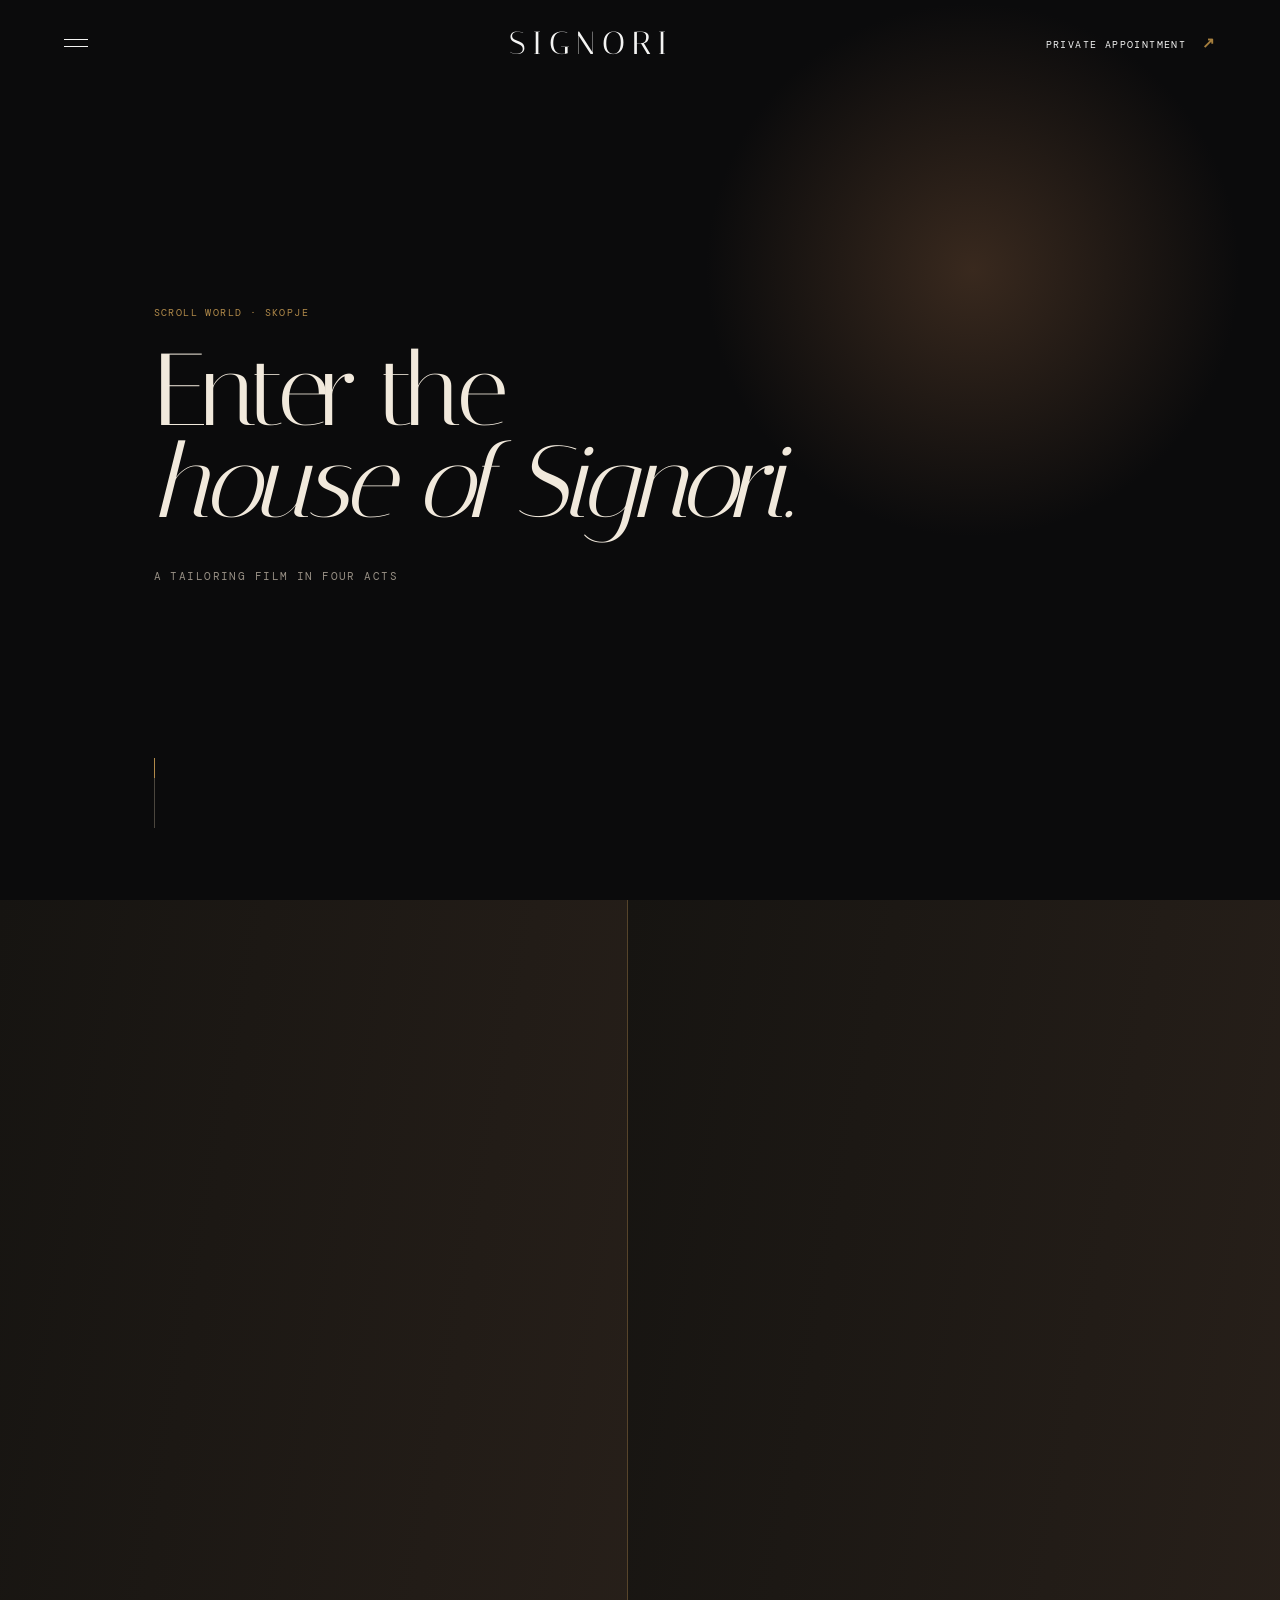
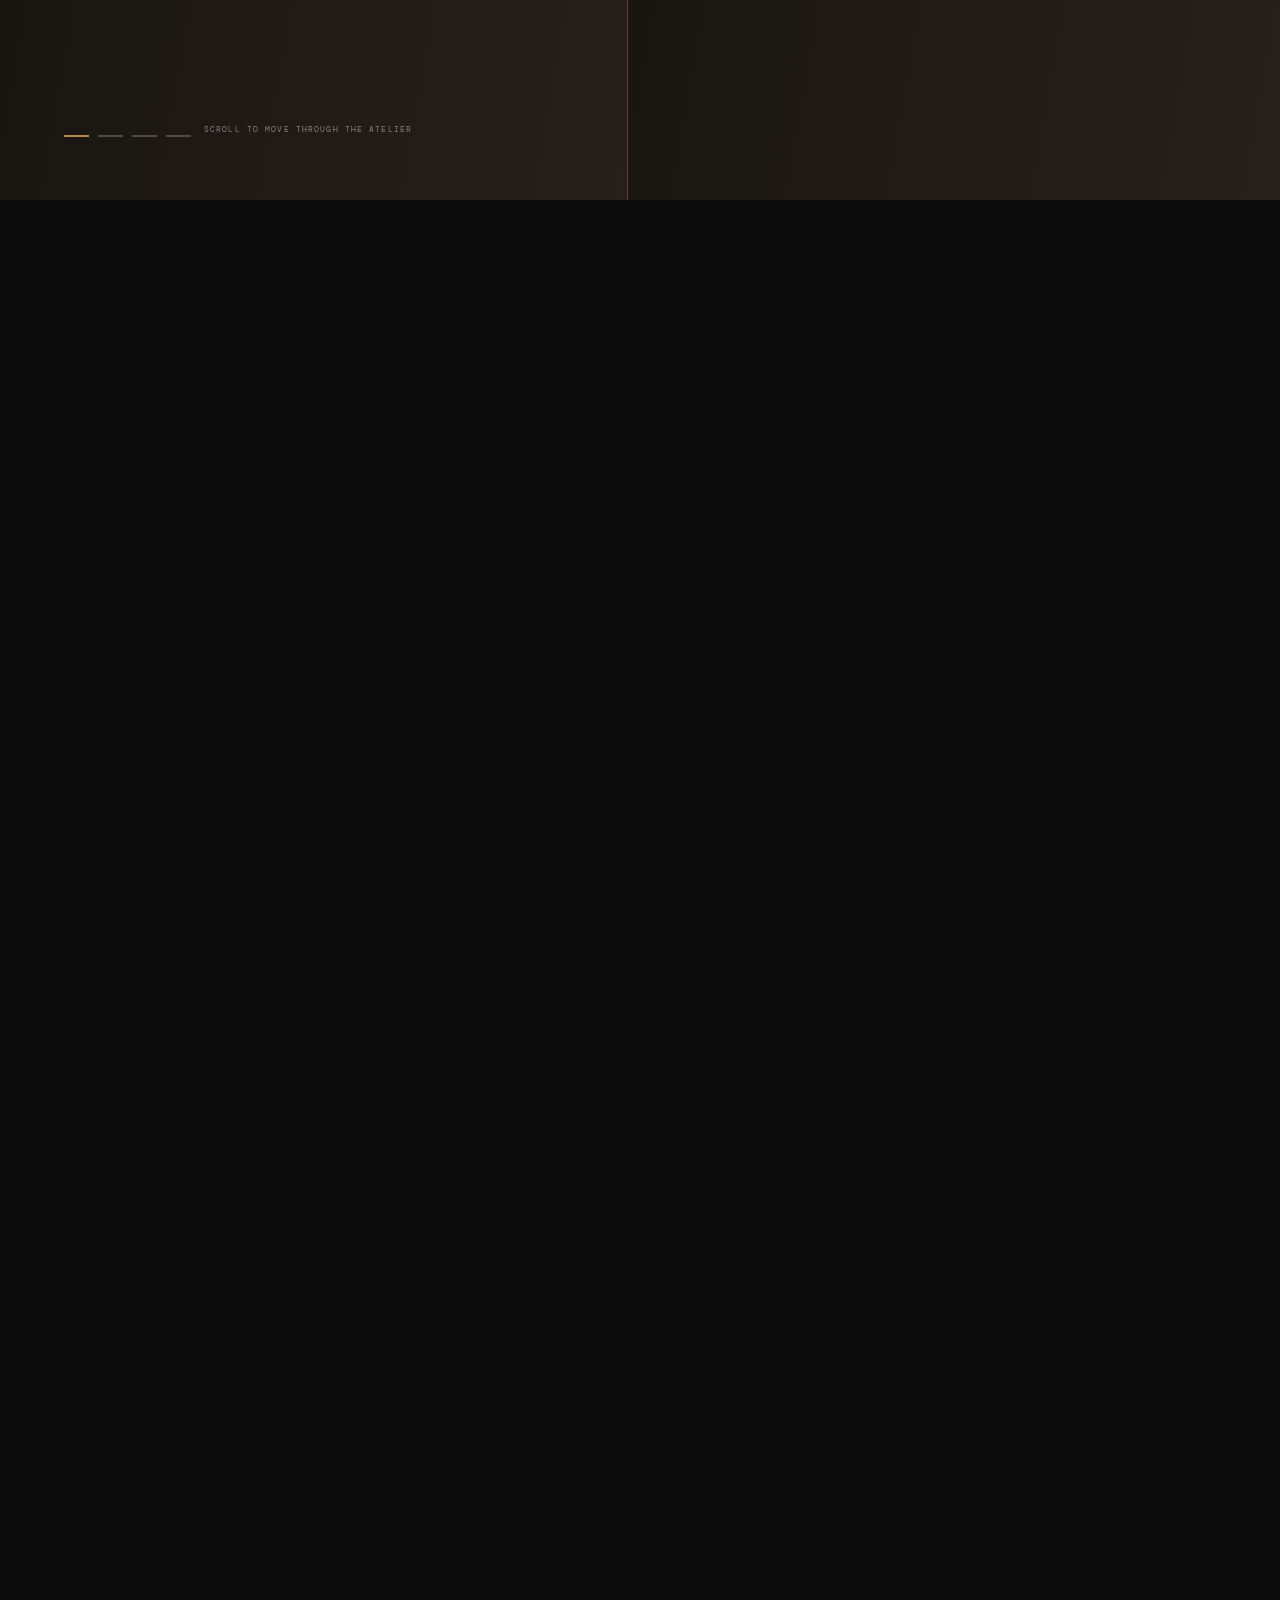
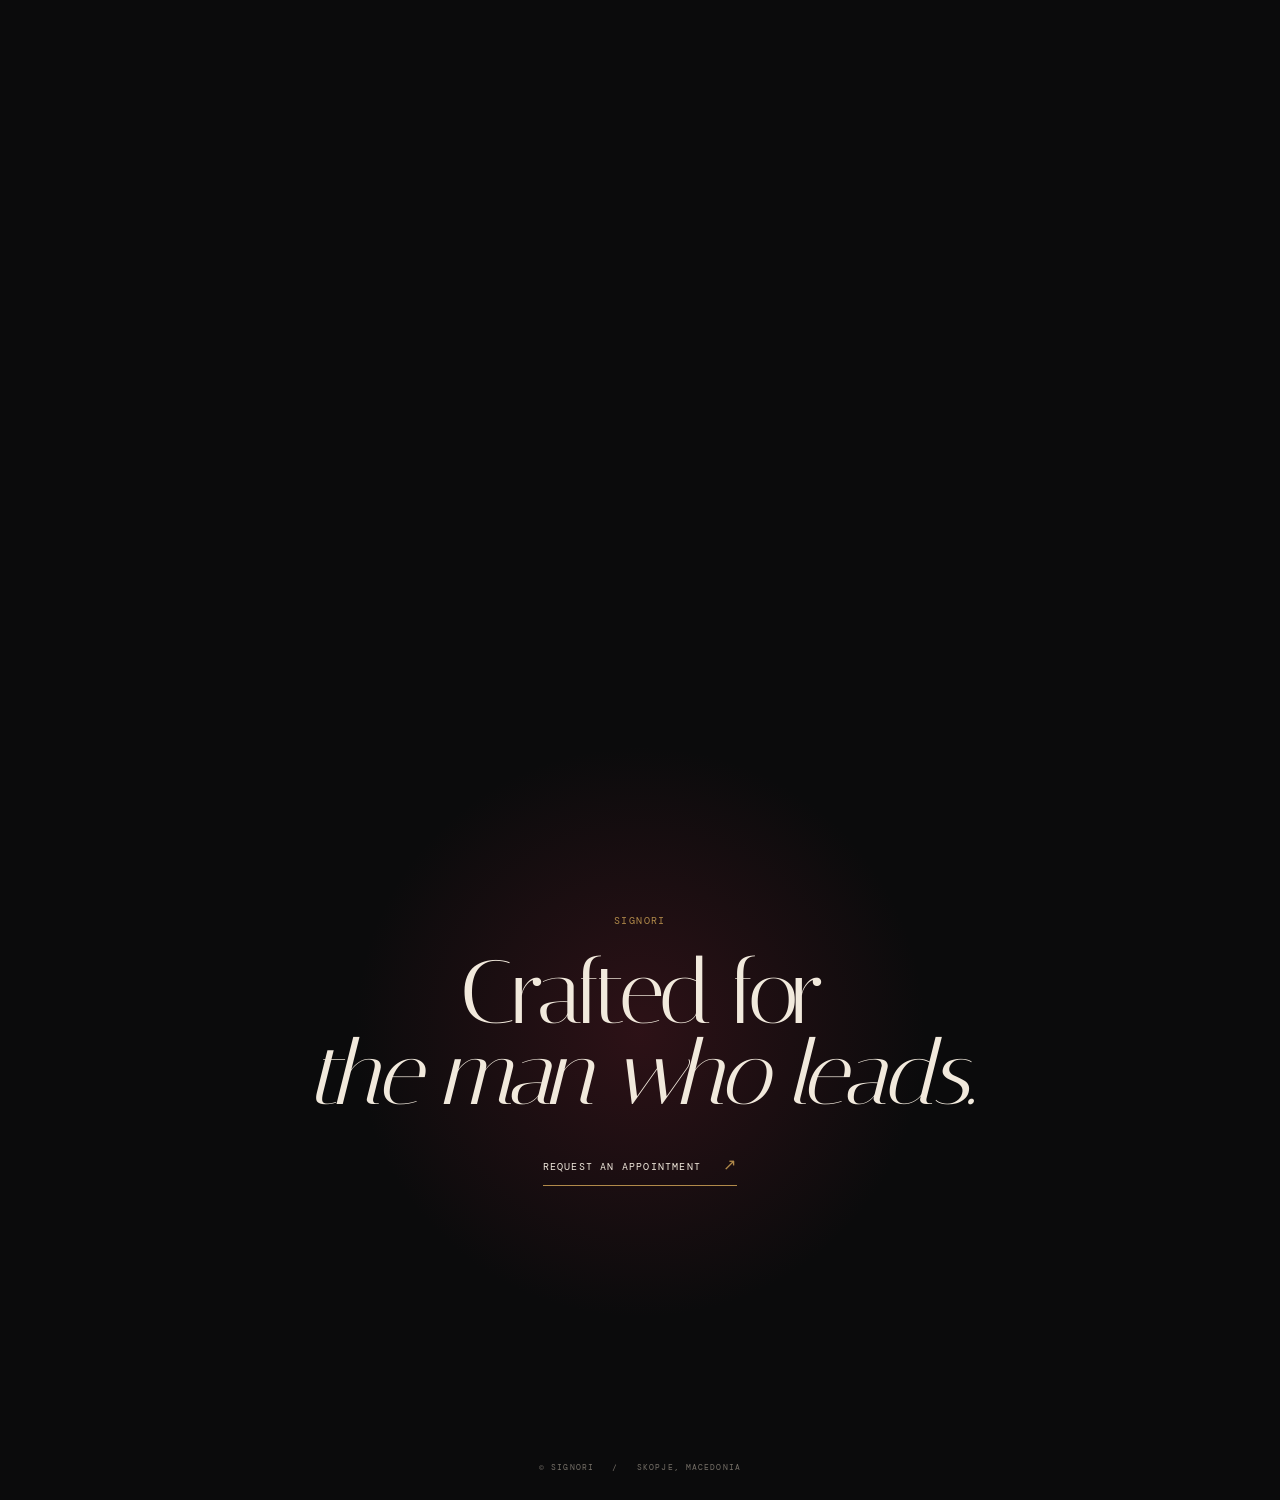
==== index.html @ 9bec06a9 "Rebuild Signori as a scroll-driven world" ====
<!doctype html>
<html lang="en">
<head>
  <meta charset="UTF-8">
  <meta name="viewport" content="width=device-width, initial-scale=1.0">
  <title>SIGNORI — A world in motion</title>
  <link rel="preconnect" href="https://images.unsplash.com">
  <link rel="stylesheet" href="styles.css">
</head>
<body>
  <header class="topbar"><button class="menu" aria-label="Open menu"><span></span><span></span></button><a href="#top" class="brand">SIGNORI</a><a class="book" href="mailto:atelier@signori.mk">Private appointment <b>↗</b></a></header>
  <main id="top">
    <section class="intro">
      <p class="kicker">Scroll world · Skopje</p>
      <h1>Enter the<br><i>house of Signori.</i></h1>
      <p class="intro-note">A tailoring film in four acts</p>
      <div class="mouse"><span></span></div>
    </section>

    <section class="world" aria-label="The Signori tailoring journey">
      <div class="stage">
        <div class="ambient"></div>
        <div class="door left-door"></div><div class="door right-door"></div>
        <div class="golden-cut"></div>

        <article class="chapter chapter-one active">
          <div class="media portrait suit-video">
            <video autoplay muted loop playsinline poster="https://images.unsplash.com/photo-1617137968427-85924c800a22?auto=format&fit=crop&w=1600&q=90">
              <source src="https://cdn.coverr.co/videos/coverr-man-in-a-suit-1570/1080p.mp4" type="video/mp4">
            </video>
          </div>
          <div class="copy"><p class="kicker">I. The arrival</p><h2>The room<br>opens <i>for you.</i></h2><p>Past the walnut doors, time moves at the pace of the hand.</p></div>
          <p class="side-label">01 / 04 — Arrival</p>
        </article>

        <article class="chapter chapter-two">
          <div class="media measure-photo"></div><div class="ruler"></div>
          <div class="copy"><p class="kicker">II. The measure</p><h2>Every line<br>has a <i>reason.</i></h2><p>Thirty-eight measurements. One silhouette that belongs only to you.</p></div>
          <p class="side-label">02 / 04 — Measure</p>
        </article>

        <article class="chapter chapter-three">
          <div class="cloth"></div><div class="media cloth-photo"></div>
          <div class="copy"><p class="kicker">III. The cloth</p><h2>Character,<br>woven <i>in.</i></h2><p>Wool and silk from the world’s most exacting mills, selected in quiet light.</p></div>
          <div class="cloth-index"><span>01</span><span>02</span><span>03</span><span>04</span></div>
          <p class="side-label">03 / 04 — Cloth</p>
        </article>

        <article class="chapter chapter-four">
          <div class="media hand-photo"></div><div class="mirror"></div>
          <div class="copy"><p class="kicker">IV. The hand</p><h2>Made once.<br>Worn <i>forever.</i></h2><p>The final detail is the beginning of a private legacy.</p><a href="mailto:atelier@signori.mk" class="cta">Begin your fitting <span>↗</span></a></div>
          <p class="side-label">04 / 04 — Handwork</p>
        </article>

        <div class="progress"><i></i><i></i><i></i><i></i></div><p class="scroll-state">SCROLL TO MOVE THROUGH THE ATELIER</p>
      </div>
    </section>
    <section class="outro"><p class="kicker">Signori</p><h2>Crafted for<br><i>the man who leads.</i></h2><a href="mailto:atelier@signori.mk">Request an appointment <span>↗</span></a><footer>© SIGNORI &nbsp; / &nbsp; SKOPJE, MACEDONIA</footer></section>
  </main><script src="script.js"></script>
</body>
</html>
---- styles.css ----
@import url('https://fonts.googleapis.com/css2?family=DM+Mono&family=Italiana&family=Manrope:wght@400;500;600&display=swap');
:root{--black:#0b0b0c;--paper:#f1e9dc;--gold:#b18a4a;--wine:#641c28}*{box-sizing:border-box}html{background:var(--black);scroll-behavior:smooth}body{margin:0;color:var(--paper);background:var(--black);font-family:Manrope,Arial,sans-serif}.topbar{height:86px;position:fixed;inset:0 0 auto;z-index:20;display:flex;align-items:center;justify-content:space-between;padding:0 5vw;mix-blend-mode:difference}.brand{color:#fff;text-decoration:none;font:32px Italiana,serif;letter-spacing:.21em;margin-left:45px}.book,.kicker,.side-label,.scroll-state,footer{font:10px 'DM Mono',monospace;letter-spacing:.14em;text-transform:uppercase}.book{color:#fff;text-decoration:none}.book b{color:var(--gold);font-size:15px;margin-left:8px}.menu{border:0;background:transparent;padding:8px 0;width:28px}.menu span{display:block;width:24px;height:1px;background:#fff;margin:6px 0}.intro,.outro{min-height:100svh;display:flex;flex-direction:column;justify-content:center;padding:0 12vw;position:relative}.intro{background:radial-gradient(circle at 76% 30%,#39291e 0,transparent 23%),#0b0b0c}.kicker{margin:0 0 26px;color:var(--gold)}h1,h2{font:normal clamp(62px,8vw,132px)/.9 Italiana,serif;letter-spacing:-.045em;margin:0}h1 i,h2 i{font-weight:400}.intro-note{font:11px 'DM Mono',monospace;letter-spacing:.13em;text-transform:uppercase;color:#978f84;margin-top:40px}.mouse{position:absolute;bottom:8vh;left:12vw;width:1px;height:70px;background:#4b463e}.mouse span{display:block;width:100%;height:20px;background:var(--gold);animation:slide 2s infinite}@keyframes slide{0%{transform:translateY(0)}80%,100%{transform:translateY(50px)}}.world{height:500vh}.stage{--p:0;--scene:0;height:100svh;position:sticky;top:0;overflow:hidden;background:#0d0d0d}.ambient{position:absolute;inset:-20%;background:radial-gradient(ellipse at calc(40% + var(--p)*30%) 45%,rgba(178,139,75,.25),transparent 23%),radial-gradient(ellipse at 75% 80%,rgba(100,28,40,.32),transparent 28%);filter:blur(20px);transition:.5s}.chapter{position:absolute;inset:0;opacity:0;pointer-events:none;transition:opacity .75s ease}.chapter.active{opacity:1;pointer-events:auto}.media{background-position:center;background-size:cover;position:absolute}.copy{position:absolute;z-index:3;max-width:470px;left:12vw;top:50%;transform:translateY(-45%)}.copy h2{font-size:clamp(52px,6.2vw,98px)}.copy>p:not(.kicker){max-width:325px;color:#c5bdb2;font-size:13px;line-height:1.8;margin:28px 0}.side-label{position:absolute;right:4vw;bottom:8vh;writing-mode:vertical-rl;color:#9d958a}.portrait{right:0;width:55%;height:100%;overflow:hidden}.portrait:after{content:'';position:absolute;inset:0;background:linear-gradient(90deg,#0d0d0d 0,transparent 48%),linear-gradient(0deg,rgba(0,0,0,.38),transparent)}video{width:100%;height:100%;object-fit:cover;filter:sepia(.15) contrast(1.1)}.door{position:absolute;z-index:6;width:51%;top:0;bottom:0;background:linear-gradient(100deg,#161411,#28201a);border-right:1px solid rgba(177,138,74,.35);pointer-events:none;transition:transform 1.2s cubic-bezier(.7,0,.2,1);transform:translateX(calc(var(--p) * -140%))}.right-door{right:0;left:auto;transform:translateX(calc(var(--p) * 140%));border-right:0;border-left:1px solid rgba(177,138,74,.35)}.golden-cut{position:absolute;z-index:5;top:0;bottom:0;width:1px;left:50%;background:var(--gold);opacity:calc(1 - var(--p)*5)}.measure-photo{width:46%;height:74%;top:13%;left:8%;background-image:linear-gradient(0deg,rgba(0,0,0,.25),transparent),url('https://images.unsplash.com/photo-1555069519-127aadedf1ee?auto=format&fit=crop&w=1200&q=88');transform:translateX(calc((1 - var(--p))*-40px))}.chapter-two .copy{left:61vw;color:#1d1b18}.chapter-two{background:#e8dfd0;color:#171512}.chapter-two .kicker{color:#876638}.chapter-two .copy>p:not(.kicker){color:#5c554c}.ruler{position:absolute;left:53%;top:13%;bottom:13%;width:1px;background:#a88958}.ruler:before{content:'38 measurements';position:absolute;top:0;left:12px;white-space:nowrap;font:9px 'DM Mono';letter-spacing:.12em;text-transform:uppercase;color:#876638}.cloth-photo{inset:0;background-image:linear-gradient(90deg,rgba(11,11,12,.82),rgba(11,11,12,.15)),url('https://images.unsplash.com/photo-1610652492500-ded49ceeb378?auto=format&fit=crop&w=2000&q=88');transform:scale(calc(1 + var(--p)*.04));filter:saturate(.62)}.cloth{position:absolute;z-index:2;width:35vw;height:140vh;right:-9vw;top:-20vh;transform:rotate(17deg) translateY(calc((var(--p) - .5)*70vh));background:linear-gradient(100deg,rgba(60,9,17,.2),#641c28 45%,#270a0f 88%);opacity:.9}.cloth-index{position:absolute;z-index:3;right:11vw;bottom:11vh;display:flex;gap:8px}.cloth-index span{width:44px;height:63px;background:#343536;color:transparent;border:1px solid #817c74}.cloth-index span:nth-child(2){background:#b3a188}.cloth-index span:nth-child(3){background:#662331}.cloth-index span:nth-child(4){background:#1c1b1a}.hand-photo{inset:0;left:42%;background-image:linear-gradient(90deg,#0d0d0d 0,transparent 40%),url('https://images.unsplash.com/photo-1608234808654-2a8875faa7fd?auto=format&fit=crop&w=1800&q=88')}.mirror{position:absolute;right:7vw;top:10vh;width:17vw;height:72vh;border:1px solid rgba(177,138,74,.65);box-shadow:0 0 0 10px rgba(0,0,0,.3),inset 0 0 60px rgba(177,138,74,.1);transform:translateX(calc((1 - var(--p))*60px))}.cta{display:inline-flex;gap:26px;align-items:center;padding:15px 19px;background:var(--paper);color:#161414;text-decoration:none;font:10px 'DM Mono';letter-spacing:.09em;text-transform:uppercase;margin-top:10px}.cta span{font-size:16px;color:var(--wine)}.progress{position:absolute;z-index:7;left:5vw;bottom:7vh;display:flex;gap:9px}.progress i{height:2px;width:25px;background:rgba(241,233,220,.24);transition:.4s}.progress i.on{background:var(--gold)}.scroll-state{position:absolute;z-index:7;left:calc(5vw + 140px);bottom:6.5vh;color:#888178;font-size:8px}.outro{align-items:center;text-align:center;background:radial-gradient(circle at 50% 48%,rgba(100,28,40,.38),transparent 36%),#0b0b0c}.outro .kicker{color:var(--gold)}.outro h2{font-size:clamp(55px,7vw,112px)}.outro>a{margin-top:40px;color:var(--paper);text-decoration:none;font:10px 'DM Mono';letter-spacing:.12em;text-transform:uppercase;border-bottom:1px solid var(--gold);padding-bottom:10px}.outro>a span{color:var(--gold);font-size:16px;margin-left:15px}footer{position:absolute;bottom:28px;color:#777169;font-size:8px}@media(max-width:700px){.topbar{height:70px;padding:0 7vw}.brand{font-size:23px;margin-left:0}.book{font-size:0}.book b{font-size:17px}.intro,.outro{padding:0 8vw}.copy{left:8vw;right:8vw;top:58%}.portrait{width:100%;opacity:.58}.chapter-two .copy{left:8vw;color:#171512}.measure-photo{left:8vw;width:84%;height:38%;top:12%}.ruler{display:none}.cloth{width:55vw}.hand-photo{left:0;opacity:.45}.mirror{display:none}.side-label,.scroll-state{display:none}.progress{left:8vw}.chapter-two .copy>p:not(.kicker){color:#443e38}.cloth-index{right:8vw;bottom:14vh}.cloth-index span{width:31px;height:43px}}
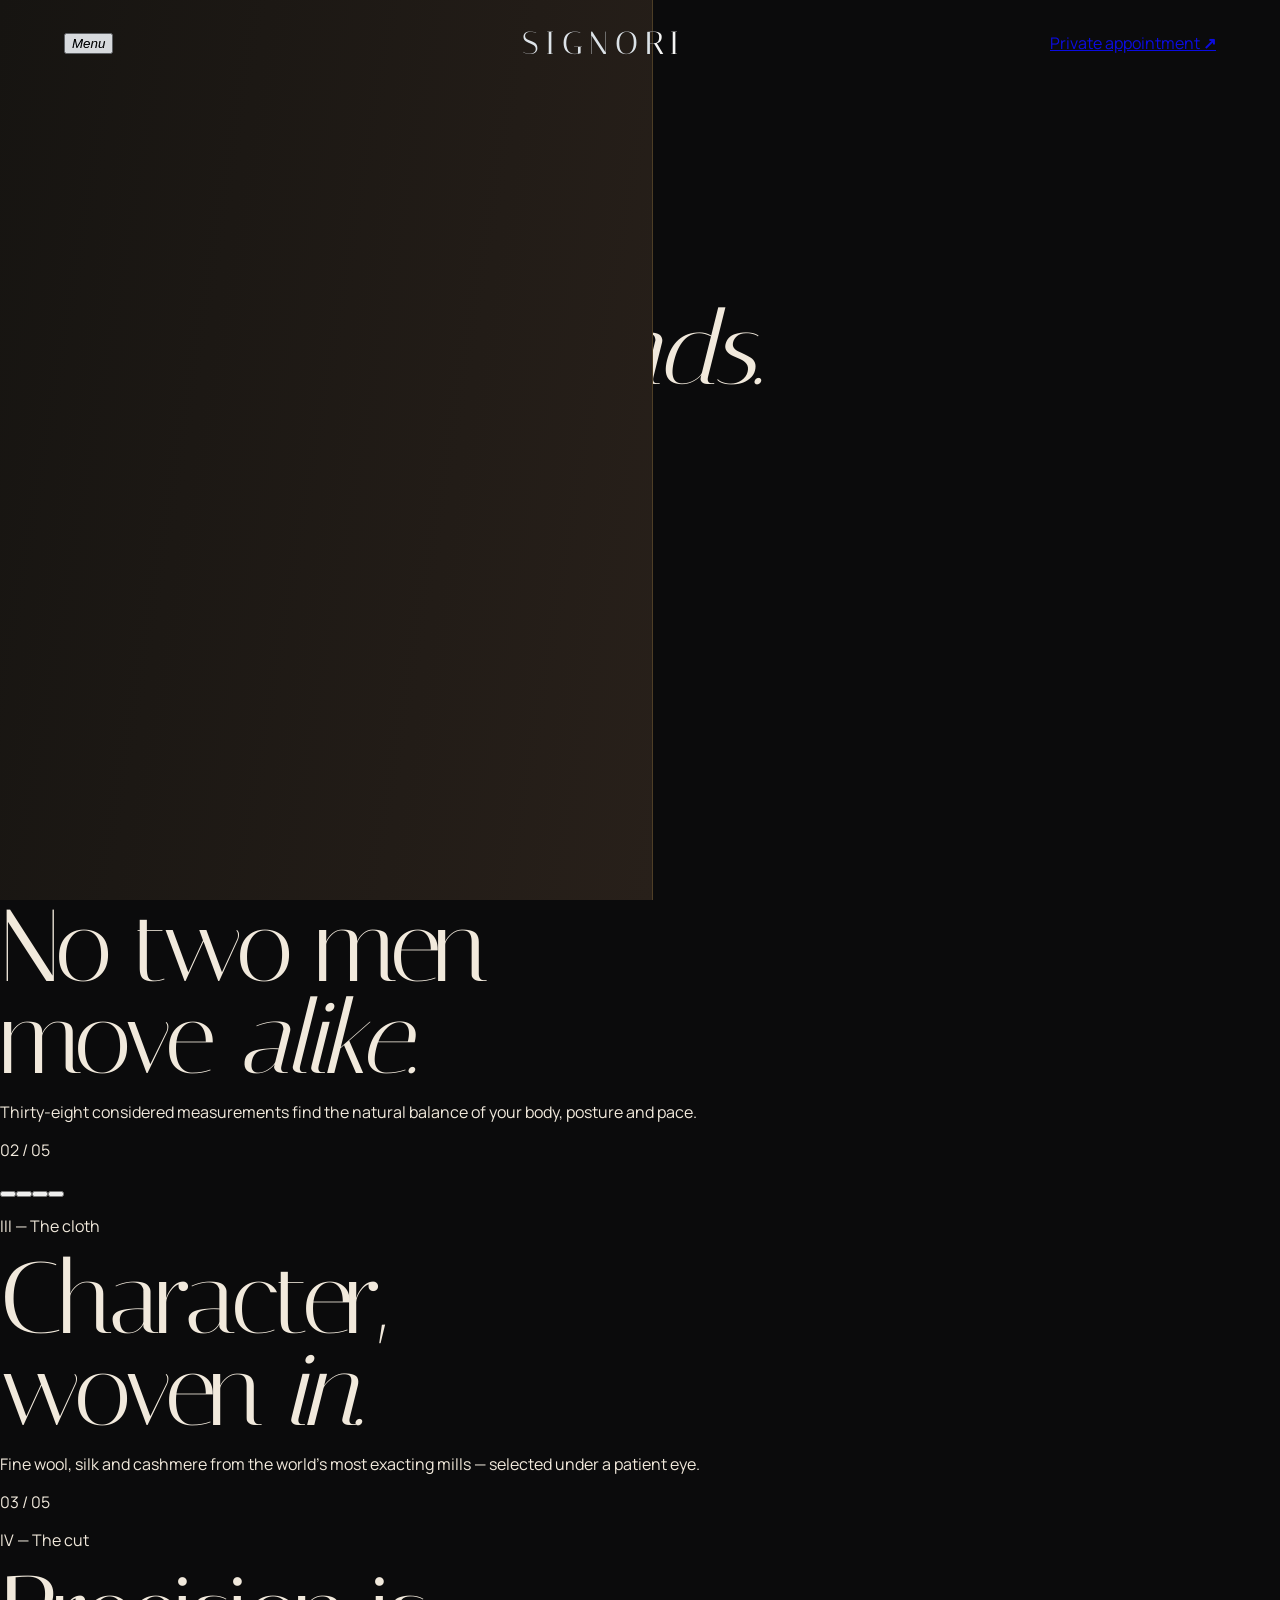
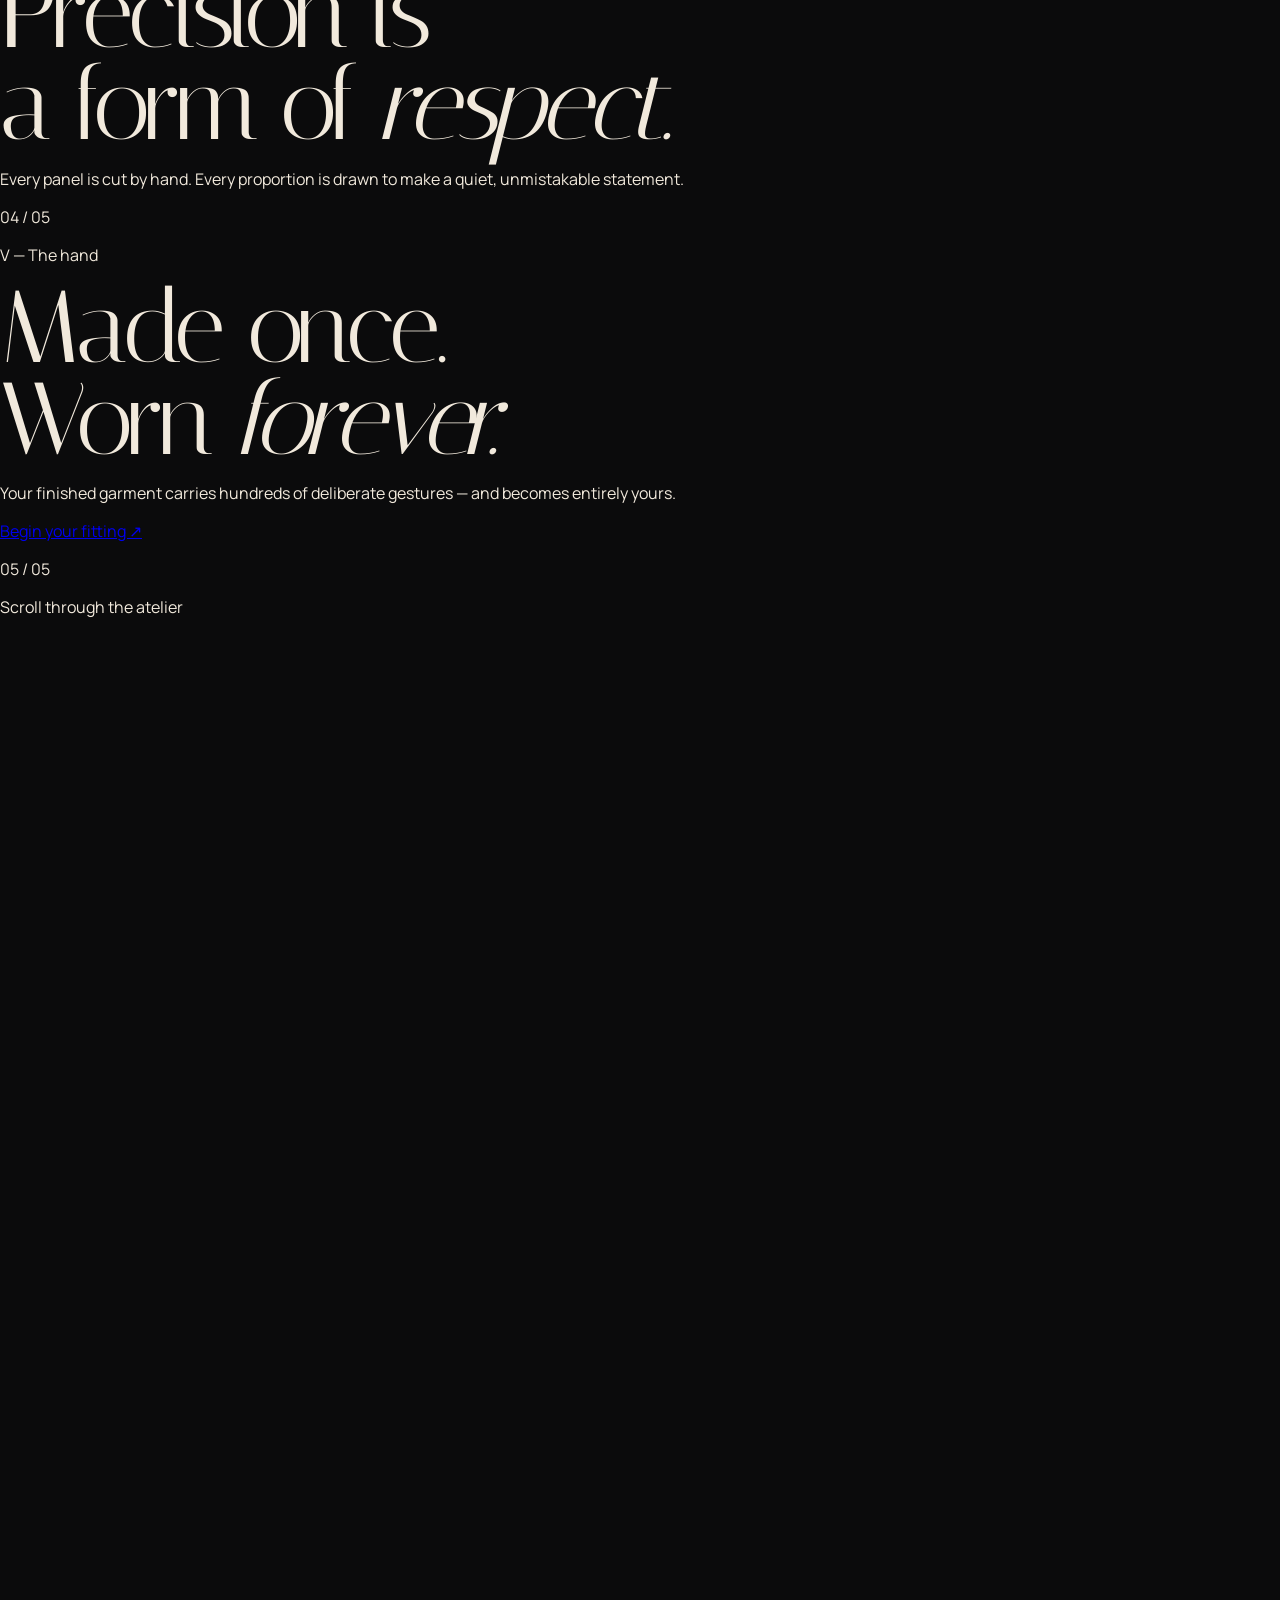
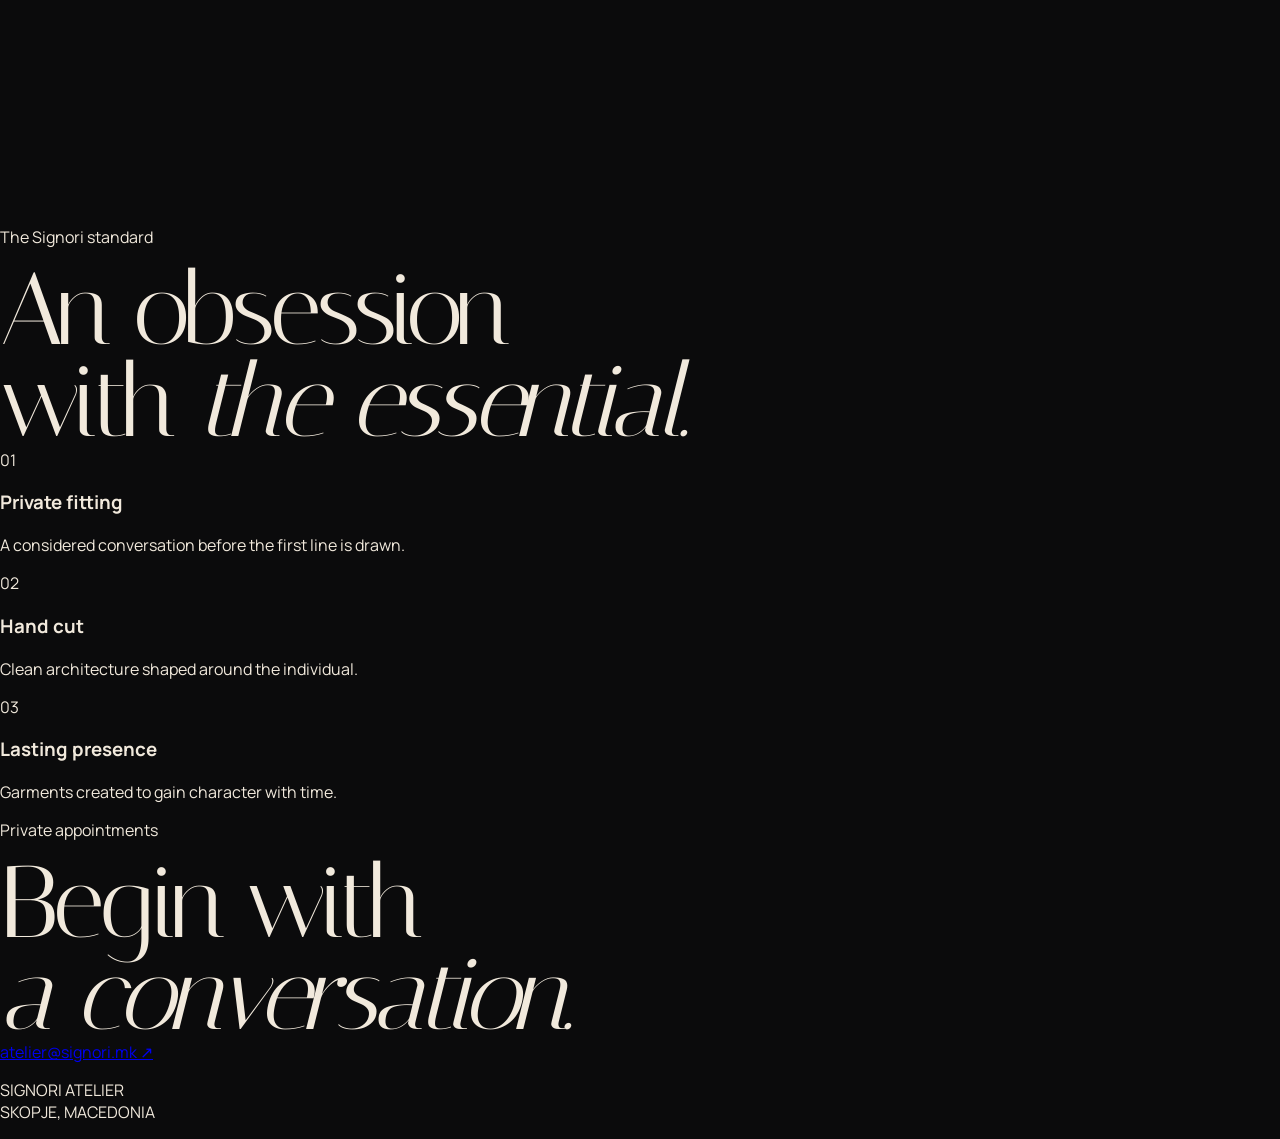
==== commit 2a1acb6b: "Add files via upload" ====
--- a/index.html
+++ b/index.html
@@ -1,61 +1,71 @@
-<!doctype html>
-<html lang="en">
-<head>
-  <meta charset="UTF-8">
-  <meta name="viewport" content="width=device-width, initial-scale=1.0">
-  <title>SIGNORI — A world in motion</title>
-  <link rel="preconnect" href="https://images.unsplash.com">
-  <link rel="stylesheet" href="styles.css">
-</head>
-<body>
-  <header class="topbar"><button class="menu" aria-label="Open menu"><span></span><span></span></button><a href="#top" class="brand">SIGNORI</a><a class="book" href="mailto:atelier@signori.mk">Private appointment <b>↗</b></a></header>
-  <main id="top">
-    <section class="intro">
-      <p class="kicker">Scroll world · Skopje</p>
-      <h1>Enter the<br><i>house of Signori.</i></h1>
-      <p class="intro-note">A tailoring film in four acts</p>
-      <div class="mouse"><span></span></div>
-    </section>
-
-    <section class="world" aria-label="The Signori tailoring journey">
-      <div class="stage">
-        <div class="ambient"></div>
-        <div class="door left-door"></div><div class="door right-door"></div>
-        <div class="golden-cut"></div>
-
-        <article class="chapter chapter-one active">
-          <div class="media portrait suit-video">
-            <video autoplay muted loop playsinline poster="https://images.unsplash.com/photo-1617137968427-85924c800a22?auto=format&fit=crop&w=1600&q=90">
-              <source src="https://cdn.coverr.co/videos/coverr-man-in-a-suit-1570/1080p.mp4" type="video/mp4">
-            </video>
-          </div>
-          <div class="copy"><p class="kicker">I. The arrival</p><h2>The room<br>opens <i>for you.</i></h2><p>Past the walnut doors, time moves at the pace of the hand.</p></div>
-          <p class="side-label">01 / 04 — Arrival</p>
-        </article>
-
-        <article class="chapter chapter-two">
-          <div class="media measure-photo"></div><div class="ruler"></div>
-          <div class="copy"><p class="kicker">II. The measure</p><h2>Every line<br>has a <i>reason.</i></h2><p>Thirty-eight measurements. One silhouette that belongs only to you.</p></div>
-          <p class="side-label">02 / 04 — Measure</p>
-        </article>
-
-        <article class="chapter chapter-three">
-          <div class="cloth"></div><div class="media cloth-photo"></div>
-          <div class="copy"><p class="kicker">III. The cloth</p><h2>Character,<br>woven <i>in.</i></h2><p>Wool and silk from the world’s most exacting mills, selected in quiet light.</p></div>
-          <div class="cloth-index"><span>01</span><span>02</span><span>03</span><span>04</span></div>
-          <p class="side-label">03 / 04 — Cloth</p>
-        </article>
-
-        <article class="chapter chapter-four">
-          <div class="media hand-photo"></div><div class="mirror"></div>
-          <div class="copy"><p class="kicker">IV. The hand</p><h2>Made once.<br>Worn <i>forever.</i></h2><p>The final detail is the beginning of a private legacy.</p><a href="mailto:atelier@signori.mk" class="cta">Begin your fitting <span>↗</span></a></div>
-          <p class="side-label">04 / 04 — Handwork</p>
-        </article>
-
-        <div class="progress"><i></i><i></i><i></i><i></i></div><p class="scroll-state">SCROLL TO MOVE THROUGH THE ATELIER</p>
-      </div>
-    </section>
-    <section class="outro"><p class="kicker">Signori</p><h2>Crafted for<br><i>the man who leads.</i></h2><a href="mailto:atelier@signori.mk">Request an appointment <span>↗</span></a><footer>© SIGNORI &nbsp; / &nbsp; SKOPJE, MACEDONIA</footer></section>
-  </main><script src="script.js"></script>
-</body>
-</html>
+<!doctype html>
+<html lang="en">
+<head>
+  <meta charset="UTF-8">
+  <meta name="viewport" content="width=device-width, initial-scale=1.0">
+  <meta name="description" content="SIGNORI — bespoke tailoring, crafted for the man who leads.">
+  <title>SIGNORI — Bespoke tailoring</title>
+  <link rel="preconnect" href="https://fonts.googleapis.com">
+  <link rel="preconnect" href="https://images.unsplash.com">
+  <link rel="stylesheet" href="styles.css">
+</head>
+<body>
+  <div class="loader" aria-hidden="true"><span>SIGNORI</span><i></i></div>
+  <header class="topbar">
+    <button class="menu-toggle" type="button" aria-expanded="false" aria-controls="site-menu"><span></span><span></span><em>Menu</em></button>
+    <a class="brand" href="#top" aria-label="Signori home">SIGNORI</a>
+    <a class="top-cta" href="#appointment">Private appointment <b>↗</b></a>
+  </header>
+  <nav class="menu-panel" id="site-menu" aria-label="Main navigation" aria-hidden="true">
+    <div class="menu-backdrop"></div><div class="menu-content">
+      <p class="eyebrow">The house of Signori</p>
+      <a href="#world">The atelier <span>01</span></a><a href="#craft">The craft <span>02</span></a><a href="#appointment">Appointments <span>03</span></a>
+      <p class="menu-contact">Skopje, Macedonia<br><a href="mailto:atelier@signori.mk">atelier@signori.mk</a></p>
+    </div>
+  </nav>
+  <main id="top">
+    <section class="hero" aria-labelledby="hero-title">
+      <div class="hero-picture"></div><div class="hero-shade"></div><div class="hero-grain"></div>
+      <div class="hero-copy"><p class="eyebrow">Bespoke tailoring · Skopje</p><h1 id="hero-title">Crafted for<br><i>the man who leads.</i></h1><a class="text-link" href="#world">Enter the house <span>↓</span></a></div>
+      <p class="hero-index">Est. 2011 <span>41°59′ N</span></p><p class="hero-scroll">Scroll to begin <i></i></p>
+    </section>
+
+    <section class="world" id="world" aria-label="A journey through the Signori atelier">
+      <div class="world-stage">
+        <div class="atmosphere"></div><div class="door door-left"></div><div class="door door-right"></div><div class="light-slit"></div>
+        <article class="scene scene-arrival is-active" data-scene="0">
+          <div class="scene-media arrival-media"></div><div class="scene-shadow"></div>
+          <div class="scene-copy"><p class="eyebrow">I — The arrival</p><h2>Enter a world<br>made <i>for you.</i></h2><p>Behind the walnut doors, the noise of the city gives way to the rhythm of the atelier.</p></div>
+          <p class="scene-number">01 <span>/ 05</span></p>
+        </article>
+        <article class="scene scene-measure" data-scene="1">
+          <div class="measure-image"></div><div class="tape tape-one"></div><div class="tape tape-two"></div><div class="measure-rule"><span>0</span><span>10</span><span>20</span><span>30</span><span>40</span></div>
+          <div class="scene-copy"><p class="eyebrow">II — The measure</p><h2>No two men<br>move <i>alike.</i></h2><p>Thirty-eight considered measurements find the natural balance of your body, posture and pace.</p></div>
+          <p class="scene-number">02 <span>/ 05</span></p>
+        </article>
+        <article class="scene scene-cloth" data-scene="2">
+          <div class="cloth-image"></div><div class="wine-sweep"></div><div class="swatch-stack"><button aria-label="Charcoal wool"></button><button aria-label="Ivory wool"></button><button aria-label="Burgundy wool"></button><button aria-label="Midnight wool"></button></div>
+          <div class="scene-copy"><p class="eyebrow">III — The cloth</p><h2>Character,<br>woven <i>in.</i></h2><p>Fine wool, silk and cashmere from the world’s most exacting mills — selected under a patient eye.</p></div>
+          <p class="scene-number">03 <span>/ 05</span></p>
+        </article>
+        <article class="scene scene-cut" data-scene="3">
+          <div class="cut-image"></div><div class="pattern pattern-a"></div><div class="pattern pattern-b"></div><div class="brass-line"></div>
+          <div class="scene-copy"><p class="eyebrow">IV — The cut</p><h2>Precision is<br>a form of <i>respect.</i></h2><p>Every panel is cut by hand. Every proportion is drawn to make a quiet, unmistakable statement.</p></div>
+          <p class="scene-number">04 <span>/ 05</span></p>
+        </article>
+        <article class="scene scene-finish" data-scene="4">
+          <div class="finish-image"></div><div class="mirror-frame"></div><div class="mirror-glow"></div>
+          <div class="scene-copy"><p class="eyebrow">V — The hand</p><h2>Made once.<br>Worn <i>forever.</i></h2><p>Your finished garment carries hundreds of deliberate gestures — and becomes entirely yours.</p><a class="button" href="#appointment">Begin your fitting <span>↗</span></a></div>
+          <p class="scene-number">05 <span>/ 05</span></p>
+        </article>
+        <div class="scene-progress" aria-hidden="true"><i></i><i></i><i></i><i></i><i></i></div><p class="scroll-label">Scroll through the atelier</p>
+      </div>
+    </section>
+
+    <section class="craft" id="craft"><p class="eyebrow">The Signori standard</p><h2>An obsession<br>with <i>the essential.</i></h2><div class="craft-grid"><article><span>01</span><h3>Private fitting</h3><p>A considered conversation before the first line is drawn.</p></article><article><span>02</span><h3>Hand cut</h3><p>Clean architecture shaped around the individual.</p></article><article><span>03</span><h3>Lasting presence</h3><p>Garments created to gain character with time.</p></article></div></section>
+    <section class="appointment" id="appointment"><div><p class="eyebrow">Private appointments</p><h2>Begin with<br><i>a conversation.</i></h2></div><a class="appointment-link" href="mailto:atelier@signori.mk">atelier@signori.mk <span>↗</span></a><p class="address">SIGNORI ATELIER<br>SKOPJE, MACEDONIA</p></section>
+  </main>
+  <footer><span>© SIGNORI</span><span>Bespoke tailoring</span><a href="#top">Back to top ↑</a></footer>
+  <script src="script.js"></script>
+</body>
+</html>
